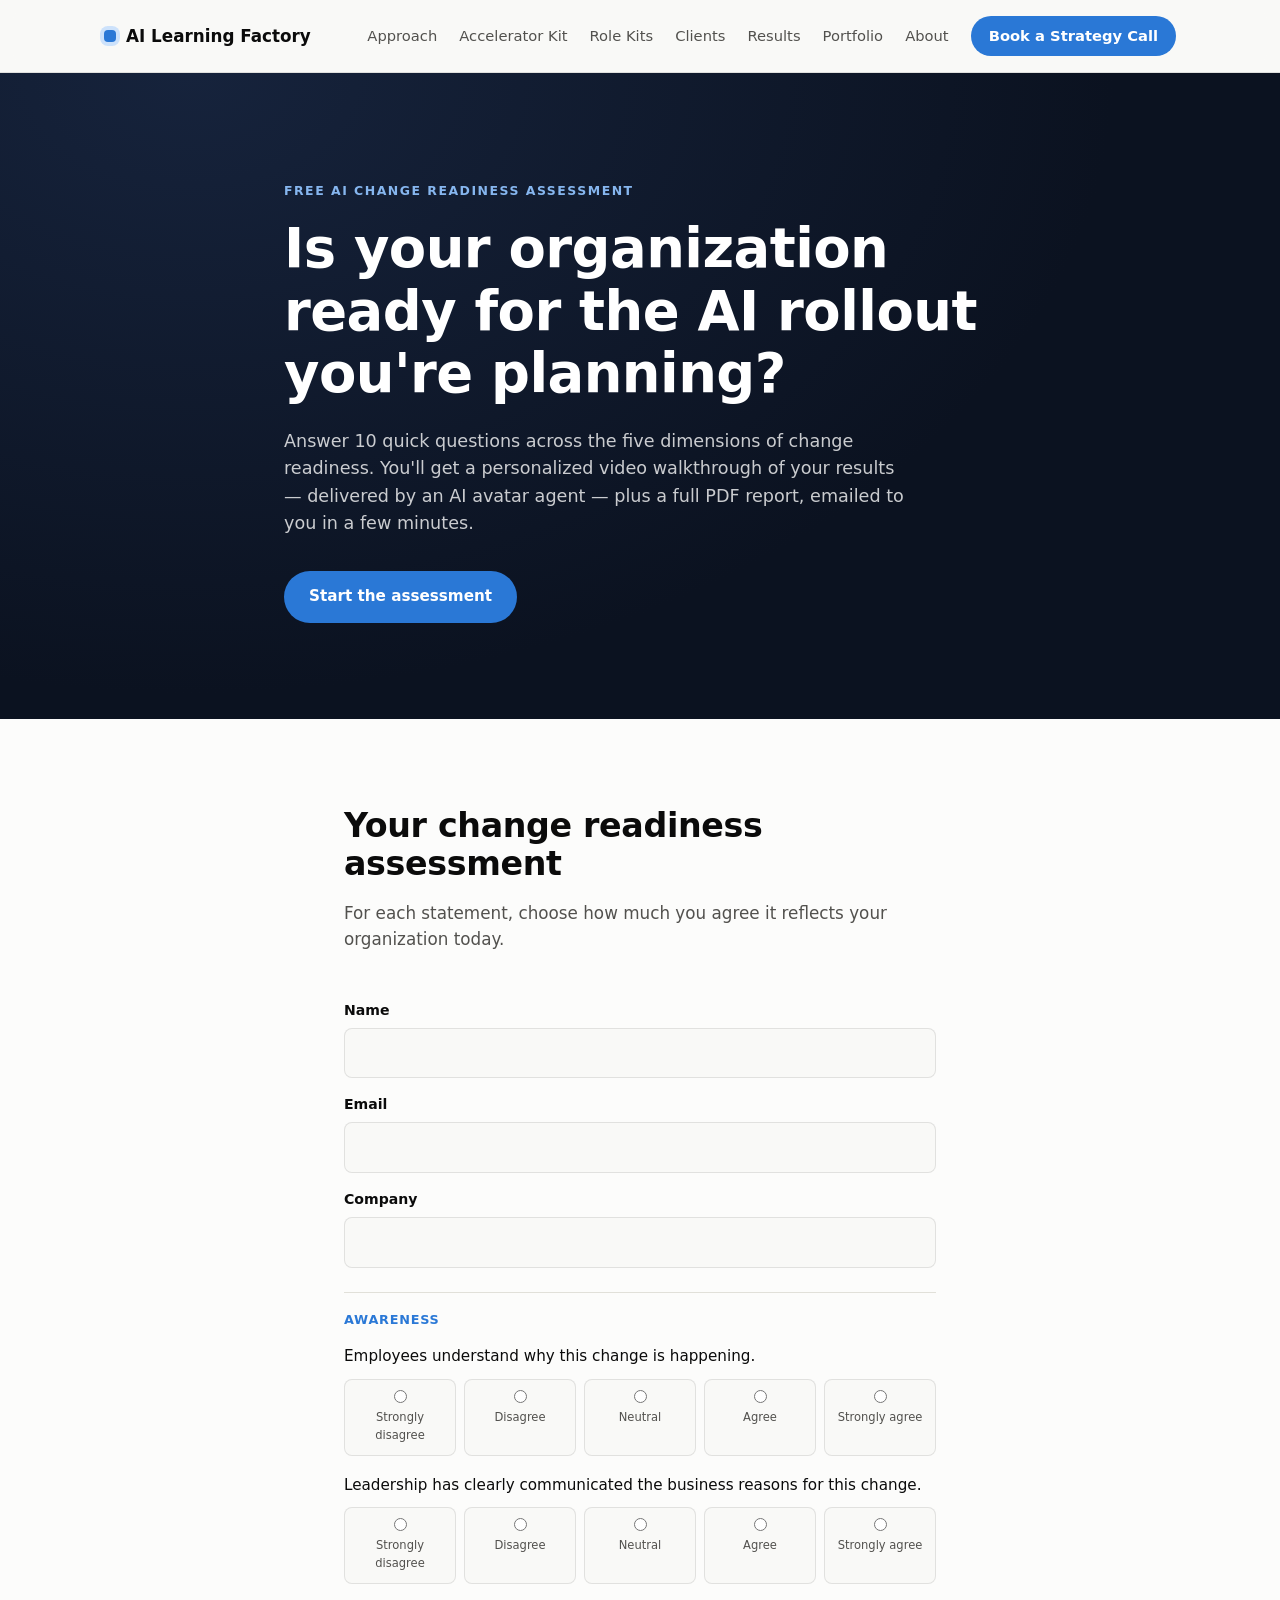
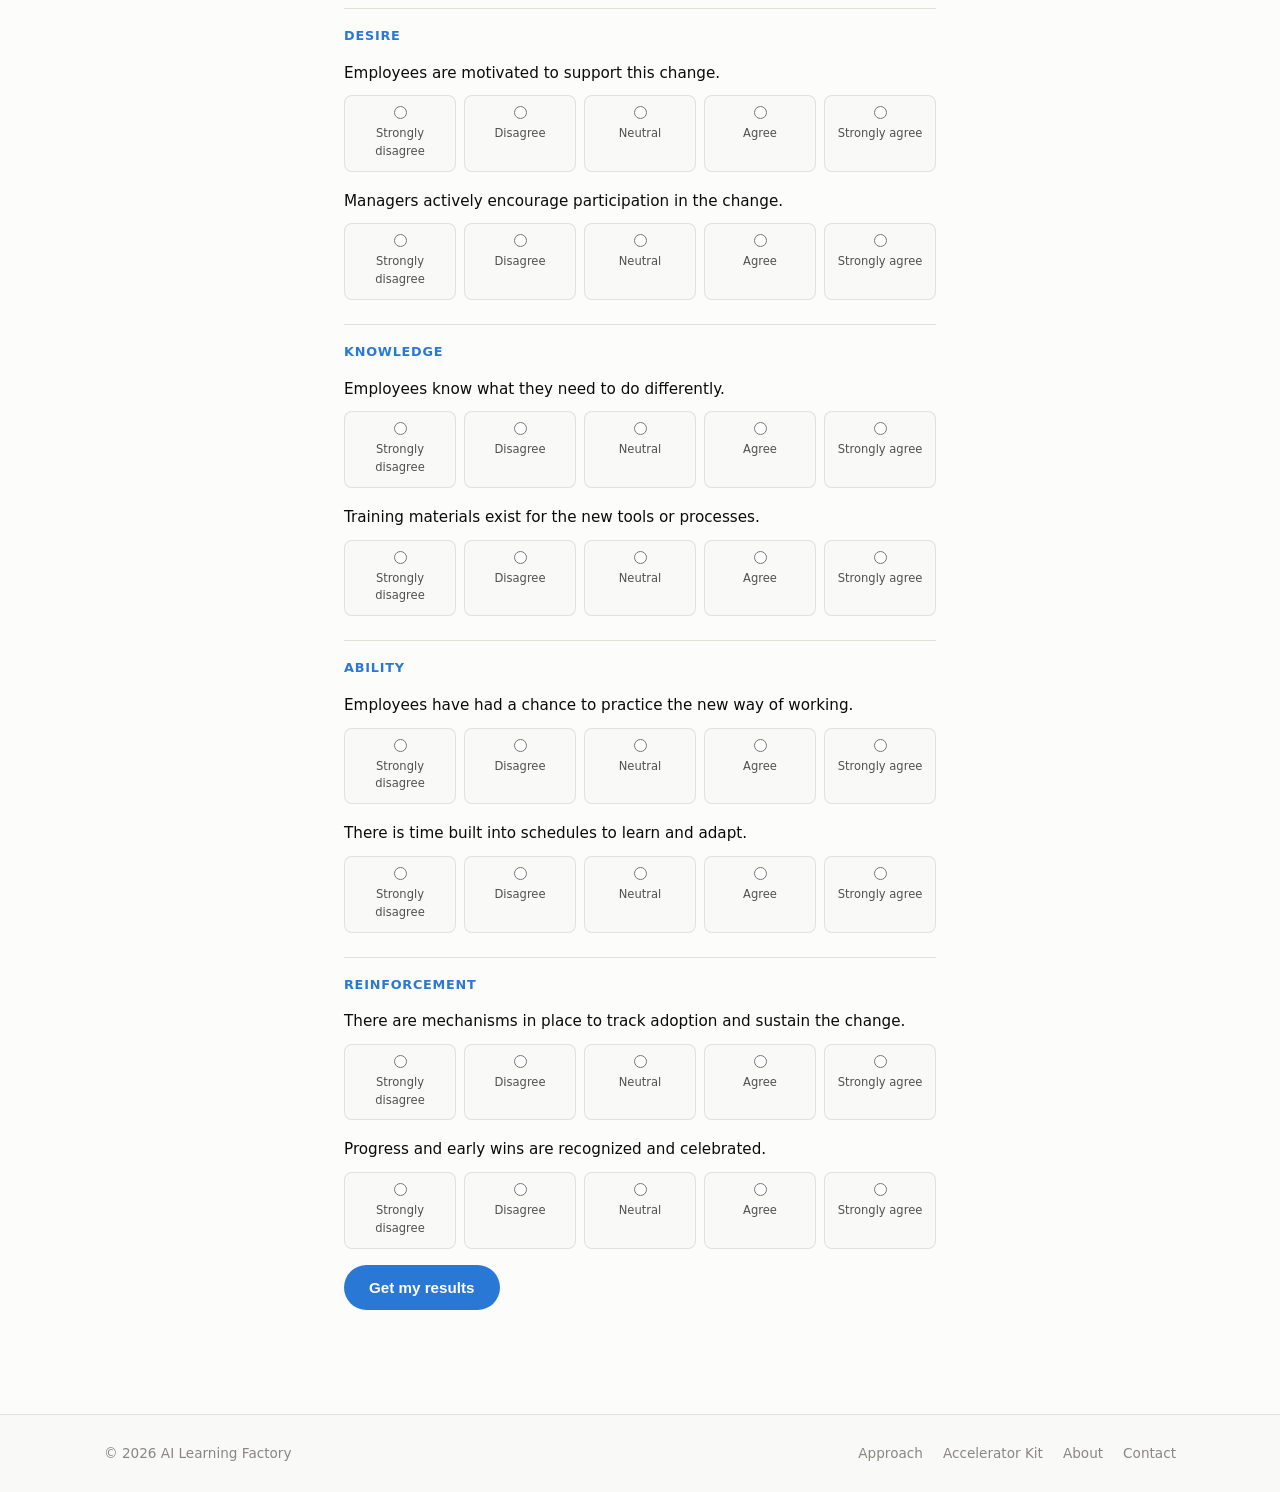
==== assessment.html @ b28330f8 "Initial commit: AI Learning Factory marketing site Static site with the Accelerator Kit catalog, PM " ====
<!DOCTYPE html>
<html lang="en">
<head>
<meta charset="UTF-8">
<meta name="viewport" content="width=device-width, initial-scale=1.0">
<title>Free AI Change Readiness Assessment — AI Learning Factory</title>
<meta name="description" content="Take a free 2-minute AI change readiness assessment and get a personalized video walkthrough of your results, plus a full PDF report.">
<link rel="stylesheet" href="styles.css">
</head>
<body>

<a class="skip-link" href="#main">Skip to content</a>

<header class="site-header" id="top">
  <div class="wrap header-inner">
    <a class="brand" href="index.html">
      <span class="brand-mark" aria-hidden="true"></span>
      <span class="brand-text">AI Learning Factory</span>
    </a>
    <nav class="site-nav" id="site-nav">
      <a href="index.html#approach">Approach</a>
      <a href="index.html#kit">Accelerator Kit</a>
      <a href="index.html#role-kits">Role Kits</a>
      <a href="index.html#clients">Clients</a>
      <a href="index.html#results">Results</a>
      <a href="index.html#portfolio">Portfolio</a>
      <a href="index.html#about">About</a>
      <a href="index.html#contact" class="nav-cta">Book a Strategy Call</a>
    </nav>
    <button class="nav-toggle" id="nav-toggle" aria-expanded="false" aria-controls="site-nav" aria-label="Toggle menu">
      <span></span><span></span><span></span>
    </button>
  </div>
</header>

<main id="main">

  <!-- HERO -->
  <section class="hero">
    <div class="wrap hero-inner">
      <p class="eyebrow">Free AI Change Readiness Assessment</p>
      <h1>Is your organization ready for the AI rollout you're planning?</h1>
      <p class="hero-sub">
        Answer 10 quick questions across the five dimensions of change readiness. You'll get a
        personalized video walkthrough of your results — delivered by an AI avatar agent — plus a
        full PDF report, emailed to you in a few minutes.
      </p>
      <div class="hero-actions">
        <a class="btn btn-primary" href="#assessment-form">Start the assessment</a>
      </div>
    </div>
  </section>

  <!-- FORM -->
  <section class="section section-contact" id="assessment-form">
    <div class="wrap contact-inner">
      <h2 class="reveal">Your change readiness assessment</h2>
      <p class="section-lead reveal">
        For each statement, choose how much you agree it reflects your organization today.
      </p>

      <!-- TODO: this form has no backend wired up yet — submitting won't send anything.
           Once the assessment pipeline is hosted, point "action" at that endpoint. -->
      <form class="contact-form reveal" id="assessment-form-el" action="#" method="POST">
        <div class="form-row">
          <label for="name">Name</label>
          <input type="text" id="name" name="name" required>
        </div>
        <div class="form-row">
          <label for="email">Email</label>
          <input type="email" id="email" name="email" required>
        </div>
        <div class="form-row">
          <label for="company">Company</label>
          <input type="text" id="company" name="company" required>
        </div>

        <div class="question-group">
          <h3 class="question-group-title">Awareness</h3>
          <div class="question">
            <p class="question-text">Employees understand why this change is happening.</p>
            <div class="likert" role="radiogroup" aria-label="Employees understand why this change is happening.">
              <label><input type="radio" name="q1" value="1" required><span>Strongly disagree</span></label>
              <label><input type="radio" name="q1" value="2"><span>Disagree</span></label>
              <label><input type="radio" name="q1" value="3"><span>Neutral</span></label>
              <label><input type="radio" name="q1" value="4"><span>Agree</span></label>
              <label><input type="radio" name="q1" value="5"><span>Strongly agree</span></label>
            </div>
          </div>
          <div class="question">
            <p class="question-text">Leadership has clearly communicated the business reasons for this change.</p>
            <div class="likert" role="radiogroup" aria-label="Leadership has clearly communicated the business reasons for this change.">
              <label><input type="radio" name="q2" value="1" required><span>Strongly disagree</span></label>
              <label><input type="radio" name="q2" value="2"><span>Disagree</span></label>
              <label><input type="radio" name="q2" value="3"><span>Neutral</span></label>
              <label><input type="radio" name="q2" value="4"><span>Agree</span></label>
              <label><input type="radio" name="q2" value="5"><span>Strongly agree</span></label>
            </div>
          </div>
        </div>

        <div class="question-group">
          <h3 class="question-group-title">Desire</h3>
          <div class="question">
            <p class="question-text">Employees are motivated to support this change.</p>
            <div class="likert" role="radiogroup" aria-label="Employees are motivated to support this change.">
              <label><input type="radio" name="q3" value="1" required><span>Strongly disagree</span></label>
              <label><input type="radio" name="q3" value="2"><span>Disagree</span></label>
              <label><input type="radio" name="q3" value="3"><span>Neutral</span></label>
              <label><input type="radio" name="q3" value="4"><span>Agree</span></label>
              <label><input type="radio" name="q3" value="5"><span>Strongly agree</span></label>
            </div>
          </div>
          <div class="question">
            <p class="question-text">Managers actively encourage participation in the change.</p>
            <div class="likert" role="radiogroup" aria-label="Managers actively encourage participation in the change.">
              <label><input type="radio" name="q4" value="1" required><span>Strongly disagree</span></label>
              <label><input type="radio" name="q4" value="2"><span>Disagree</span></label>
              <label><input type="radio" name="q4" value="3"><span>Neutral</span></label>
              <label><input type="radio" name="q4" value="4"><span>Agree</span></label>
              <label><input type="radio" name="q4" value="5"><span>Strongly agree</span></label>
            </div>
          </div>
        </div>

        <div class="question-group">
          <h3 class="question-group-title">Knowledge</h3>
          <div class="question">
            <p class="question-text">Employees know what they need to do differently.</p>
            <div class="likert" role="radiogroup" aria-label="Employees know what they need to do differently.">
              <label><input type="radio" name="q5" value="1" required><span>Strongly disagree</span></label>
              <label><input type="radio" name="q5" value="2"><span>Disagree</span></label>
              <label><input type="radio" name="q5" value="3"><span>Neutral</span></label>
              <label><input type="radio" name="q5" value="4"><span>Agree</span></label>
              <label><input type="radio" name="q5" value="5"><span>Strongly agree</span></label>
            </div>
          </div>
          <div class="question">
            <p class="question-text">Training materials exist for the new tools or processes.</p>
            <div class="likert" role="radiogroup" aria-label="Training materials exist for the new tools or processes.">
              <label><input type="radio" name="q6" value="1" required><span>Strongly disagree</span></label>
              <label><input type="radio" name="q6" value="2"><span>Disagree</span></label>
              <label><input type="radio" name="q6" value="3"><span>Neutral</span></label>
              <label><input type="radio" name="q6" value="4"><span>Agree</span></label>
              <label><input type="radio" name="q6" value="5"><span>Strongly agree</span></label>
            </div>
          </div>
        </div>

        <div class="question-group">
          <h3 class="question-group-title">Ability</h3>
          <div class="question">
            <p class="question-text">Employees have had a chance to practice the new way of working.</p>
            <div class="likert" role="radiogroup" aria-label="Employees have had a chance to practice the new way of working.">
              <label><input type="radio" name="q7" value="1" required><span>Strongly disagree</span></label>
              <label><input type="radio" name="q7" value="2"><span>Disagree</span></label>
              <label><input type="radio" name="q7" value="3"><span>Neutral</span></label>
              <label><input type="radio" name="q7" value="4"><span>Agree</span></label>
              <label><input type="radio" name="q7" value="5"><span>Strongly agree</span></label>
            </div>
          </div>
          <div class="question">
            <p class="question-text">There is time built into schedules to learn and adapt.</p>
            <div class="likert" role="radiogroup" aria-label="There is time built into schedules to learn and adapt.">
              <label><input type="radio" name="q8" value="1" required><span>Strongly disagree</span></label>
              <label><input type="radio" name="q8" value="2"><span>Disagree</span></label>
              <label><input type="radio" name="q8" value="3"><span>Neutral</span></label>
              <label><input type="radio" name="q8" value="4"><span>Agree</span></label>
              <label><input type="radio" name="q8" value="5"><span>Strongly agree</span></label>
            </div>
          </div>
        </div>

        <div class="question-group">
          <h3 class="question-group-title">Reinforcement</h3>
          <div class="question">
            <p class="question-text">There are mechanisms in place to track adoption and sustain the change.</p>
            <div class="likert" role="radiogroup" aria-label="There are mechanisms in place to track adoption and sustain the change.">
              <label><input type="radio" name="q9" value="1" required><span>Strongly disagree</span></label>
              <label><input type="radio" name="q9" value="2"><span>Disagree</span></label>
              <label><input type="radio" name="q9" value="3"><span>Neutral</span></label>
              <label><input type="radio" name="q9" value="4"><span>Agree</span></label>
              <label><input type="radio" name="q9" value="5"><span>Strongly agree</span></label>
            </div>
          </div>
          <div class="question">
            <p class="question-text">Progress and early wins are recognized and celebrated.</p>
            <div class="likert" role="radiogroup" aria-label="Progress and early wins are recognized and celebrated.">
              <label><input type="radio" name="q10" value="1" required><span>Strongly disagree</span></label>
              <label><input type="radio" name="q10" value="2"><span>Disagree</span></label>
              <label><input type="radio" name="q10" value="3"><span>Neutral</span></label>
              <label><input type="radio" name="q10" value="4"><span>Agree</span></label>
              <label><input type="radio" name="q10" value="5"><span>Strongly agree</span></label>
            </div>
          </div>
        </div>

        <button type="submit" class="btn btn-primary">Get my results</button>
        <p class="form-note" id="assessment-form-note"></p>
      </form>
    </div>
  </section>

</main>

<footer class="site-footer">
  <div class="wrap footer-inner">
    <span>&copy; <span id="year"></span> AI Learning Factory</span>
    <nav class="footer-nav">
      <a href="index.html#approach">Approach</a>
      <a href="index.html#kit">Accelerator Kit</a>
      <a href="index.html#about">About</a>
      <a href="index.html#contact">Contact</a>
    </nav>
  </div>
</footer>

<script src="script.js"></script>
<script>
  document.getElementById('assessment-form-el').addEventListener('submit', function (event) {
    event.preventDefault();
    var note = document.getElementById('assessment-form-note');
    note.style.color = 'var(--text-muted)';
    note.textContent = 'This assessment isn\'t connected to a live backend yet — the form works, but submitting won\'t send anything until that\'s built.';
  });
</script>
</body>
</html>
---- styles.css ----
/* ---------- Design tokens ---------- */
:root {
  --surface-1:      #fcfcfb;
  --page-plane:      #f9f9f7;
  --text-primary:    #0b0b0b;
  --text-secondary:  #52514e;
  --text-muted:      #898781;
  --gridline:        #e1e0d9;
  --border:          rgba(11,11,11,0.10);
  --accent:          #2a78d6;
  --accent-ink:      #ffffff;
  --accent-wash:     #cde2fb;
  --success:         #006300;

  --ink-900:         #0b1220;
  --ink-800:         #10192c;
  --ink-700:         #16233c;

  --radius-sm: 8px;
  --radius-md: 14px;
  --radius-lg: 22px;
  --shadow-card: 0 1px 2px rgba(11,11,11,0.04), 0 8px 24px -12px rgba(11,11,11,0.12);
  --font-sans: system-ui, -apple-system, "Segoe UI", sans-serif;
  --max-width: 1120px;
}

@media (prefers-color-scheme: dark) {
  :root {
    --surface-1:      #1a1a19;
    --page-plane:      #0d0d0d;
    --text-primary:    #ffffff;
    --text-secondary:  #c3c2b7;
    --text-muted:      #898781;
    --gridline:        #2c2c2a;
    --border:          rgba(255,255,255,0.10);
    --accent:          #3987e5;
    --accent-ink:      #ffffff;
    --accent-wash:     #17304f;
    --success:         #0ca30c;

    --ink-900:         #05070c;
    --ink-800:         #090d16;
    --ink-700:         #0d1526;
    --shadow-card: 0 1px 2px rgba(0,0,0,0.4), 0 8px 24px -12px rgba(0,0,0,0.6);
  }
}

/* ---------- Reset ---------- */
* { box-sizing: border-box; }
html { scroll-behavior: smooth; }
body {
  margin: 0;
  font-family: var(--font-sans);
  background: var(--page-plane);
  color: var(--text-primary);
  line-height: 1.55;
  -webkit-font-smoothing: antialiased;
}
img { max-width: 100%; display: block; }
a { color: inherit; }
h1, h2, h3, h4 { line-height: 1.15; margin: 0 0 0.5em; font-weight: 650; letter-spacing: -0.01em; }
p { margin: 0 0 1em; color: var(--text-secondary); }
ul { margin: 0; padding: 0; list-style: none; }

.wrap {
  max-width: var(--max-width);
  margin: 0 auto;
  padding: 0 24px;
}

.skip-link {
  position: absolute;
  left: -999px;
  top: 0;
  background: var(--accent);
  color: var(--accent-ink);
  padding: 10px 16px;
  border-radius: 0 0 8px 0;
  z-index: 100;
}
.skip-link:focus { left: 0; }

/* ---------- Buttons ---------- */
.btn {
  display: inline-flex;
  align-items: center;
  justify-content: center;
  padding: 13px 24px;
  border-radius: 999px;
  font-weight: 600;
  font-size: 0.95rem;
  text-decoration: none;
  border: 1px solid transparent;
  cursor: pointer;
  transition: transform 0.15s ease, background 0.15s ease, border-color 0.15s ease;
}
.btn:hover { transform: translateY(-1px); }
.btn-primary {
  background: var(--accent);
  color: #ffffff;
}
.btn-primary:hover { background: #1c5cab; }
.btn-ghost {
  background: transparent;
  border-color: var(--border);
  color: var(--text-primary);
}
.btn-ghost:hover { border-color: var(--accent); }

/* ---------- Header ---------- */
.site-header {
  position: sticky;
  top: 0;
  z-index: 50;
  background: color-mix(in srgb, var(--page-plane) 82%, transparent);
  backdrop-filter: blur(10px);
  border-bottom: 1px solid var(--border);
}
.header-inner {
  display: flex;
  align-items: center;
  justify-content: space-between;
  height: 72px;
}
.brand {
  display: flex;
  align-items: center;
  gap: 10px;
  text-decoration: none;
  font-weight: 700;
  font-size: 1.05rem;
  color: var(--text-primary);
}
.brand-mark {
  width: 12px;
  height: 12px;
  border-radius: 4px;
  background: var(--accent);
  box-shadow: 0 0 0 4px var(--accent-wash);
}
.site-nav {
  display: flex;
  align-items: center;
  gap: 22px;
  font-size: 0.92rem;
  font-weight: 500;
}
.site-nav a { text-decoration: none; color: var(--text-secondary); }
.site-nav a:hover { color: var(--text-primary); }
.nav-cta {
  background: var(--accent);
  color: #fff !important;
  padding: 9px 18px;
  border-radius: 999px;
  font-weight: 600;
}
.nav-cta:hover { background: #1c5cab; }

.nav-toggle {
  display: none;
  flex-direction: column;
  gap: 5px;
  background: none;
  border: 0;
  cursor: pointer;
  padding: 8px;
}
.nav-toggle span {
  width: 22px;
  height: 2px;
  background: var(--text-primary);
}

/* ---------- Hero ---------- */
.hero {
  background: radial-gradient(120% 160% at 15% 0%, var(--ink-700) 0%, var(--ink-900) 60%);
  color: #fff;
  padding: 108px 0 96px;
}
.hero-inner { max-width: 760px; }
.eyebrow {
  text-transform: uppercase;
  letter-spacing: 0.12em;
  font-size: 0.78rem;
  font-weight: 700;
  color: #86b6ef;
  margin-bottom: 18px;
}
.hero h1 {
  font-size: clamp(2.1rem, 4.4vw, 3.4rem);
  color: #fff;
  margin-bottom: 22px;
}
.hero-sub {
  font-size: 1.1rem;
  color: rgba(255,255,255,0.78);
  max-width: 620px;
  margin-bottom: 34px;
}
.hero-actions { display: flex; gap: 14px; flex-wrap: wrap; }
.hero .btn-ghost { color: #fff; border-color: rgba(255,255,255,0.25); }
.hero .btn-ghost:hover { border-color: #fff; }

/* ---------- Sections ---------- */
.section { padding: 88px 0; }
.section-alt { background: var(--surface-1); }
h2 { font-size: clamp(1.6rem, 2.6vw, 2.15rem); }
.section-lead {
  max-width: 620px;
  font-size: 1.05rem;
  margin-bottom: 48px;
}

/* ---------- Stats ---------- */
.stats-section { padding-top: 64px; }
.stat-grid {
  display: grid;
  grid-template-columns: repeat(3, 1fr);
  gap: 20px;
  margin-top: 8px;
}
.stat-tile {
  background: var(--surface-1);
  border: 1px solid var(--border);
  border-radius: var(--radius-lg);
  padding: 28px 24px;
  box-shadow: var(--shadow-card);
  display: flex;
  flex-direction: column;
  gap: 8px;
}
.stat-tile--accent { border-color: var(--accent); }
.stat-value {
  font-size: 2.6rem;
  font-weight: 700;
  color: var(--text-primary);
  font-variant-numeric: proportional-nums;
}
.stat-tile--accent .stat-value { color: var(--accent); }
.stat-label { color: var(--text-secondary); font-size: 0.95rem; }
.stat-source {
  margin-top: auto;
  font-size: 0.78rem;
  color: var(--text-muted);
  text-transform: uppercase;
  letter-spacing: 0.04em;
}
.stats-footnote {
  font-size: 0.82rem;
  color: var(--text-muted);
  margin: 20px 0 0;
}

/* ---------- Pillars ---------- */
.pillar-grid {
  display: grid;
  grid-template-columns: repeat(3, 1fr);
  gap: 24px;
}
.pillar-card {
  background: var(--surface-1);
  border: 1px solid var(--border);
  border-radius: var(--radius-lg);
  padding: 30px 26px;
  box-shadow: var(--shadow-card);
}
.pillar-index {
  display: inline-block;
  font-size: 0.85rem;
  font-weight: 700;
  color: var(--accent);
  margin-bottom: 14px;
}
.pillar-card h3 { font-size: 1.15rem; margin-bottom: 10px; }
.pillar-card p { margin: 0; font-size: 0.95rem; }

/* ---------- Results / case study ---------- */
.case-study {
  border: 1px solid var(--border);
  border-radius: var(--radius-lg);
  background: var(--surface-1);
  box-shadow: var(--shadow-card);
  padding: 36px 32px;
}
.case-study-head {
  display: flex;
  align-items: baseline;
  justify-content: space-between;
  flex-wrap: wrap;
  gap: 10px;
  margin-bottom: 28px;
}
.case-study-client { font-size: 1.3rem; font-weight: 700; }
.case-study-tag {
  font-size: 0.76rem;
  font-weight: 700;
  text-transform: uppercase;
  letter-spacing: 0.06em;
  color: var(--accent);
  background: var(--accent-wash);
  padding: 6px 14px;
  border-radius: 999px;
}
.case-study-stats {
  grid-template-columns: repeat(4, 1fr);
  margin-bottom: 32px;
}
.stat-delta {
  font-size: 0.82rem;
  font-weight: 600;
  color: var(--success);
}
.case-study-scope h4 {
  font-size: 0.82rem;
  text-transform: uppercase;
  letter-spacing: 0.05em;
  color: var(--text-muted);
  margin-bottom: 14px;
}
.case-study-scope ul { display: flex; flex-direction: column; gap: 10px; }
.case-study-scope li {
  position: relative;
  padding-left: 20px;
  font-size: 0.95rem;
  color: var(--text-secondary);
}
.case-study-scope li::before {
  content: "";
  position: absolute;
  left: 0;
  top: 9px;
  width: 6px;
  height: 6px;
  border-radius: 50%;
  background: var(--accent);
}

/* ---------- Clients ---------- */
.client-card-grid {
  display: grid;
  grid-template-columns: repeat(3, 1fr);
  gap: 20px;
}
.client-card {
  padding: 26px 24px;
  border-radius: var(--radius-lg);
  border: 1px solid var(--border);
  background: var(--surface-1);
  box-shadow: var(--shadow-card);
}
.client-logo-slot {
  height: 40px;
  display: flex;
  align-items: center;
  font-size: 1.1rem;
  font-weight: 700;
  color: var(--text-primary);
  margin-bottom: 16px;
}
.client-logo-slot img {
  max-height: 100%;
  max-width: 100%;
  object-fit: contain;
}
.client-blurb-type {
  font-size: 0.8rem;
  font-weight: 600;
  text-transform: uppercase;
  letter-spacing: 0.04em;
  color: var(--text-muted);
  margin: 0 0 10px;
}
.client-blurb-usecase {
  font-size: 0.93rem;
  margin: 0;
}

/* ---------- Portfolio ---------- */
.portfolio-group + .portfolio-group { margin-top: 40px; }
.portfolio-group-title {
  font-size: 0.8rem;
  font-weight: 700;
  text-transform: uppercase;
  letter-spacing: 0.06em;
  color: var(--accent);
  margin-bottom: 16px;
}
.portfolio-grid {
  display: grid;
  grid-template-columns: repeat(2, 1fr);
  gap: 20px;
}
.portfolio-card {
  display: block;
  text-decoration: none;
  border: 1px solid var(--border);
  border-radius: var(--radius-md);
  overflow: hidden;
  background: var(--surface-1);
  box-shadow: var(--shadow-card);
  transition: transform 0.15s ease;
}
.portfolio-card:hover { transform: translateY(-3px); }
.portfolio-thumb {
  aspect-ratio: 16 / 9;
  background: linear-gradient(135deg, var(--ink-800), var(--ink-700));
  display: flex;
  align-items: center;
  justify-content: center;
}
.portfolio-play {
  width: 52px;
  height: 52px;
  border-radius: 50%;
  background: rgba(255,255,255,0.14);
  color: #fff;
  display: flex;
  align-items: center;
  justify-content: center;
  font-size: 0.9rem;
  padding-left: 3px;
}
.portfolio-body { padding: 18px 20px; }
.portfolio-body h4 { font-size: 1rem; margin: 0 0 6px; color: var(--text-primary); }
.portfolio-body p { margin: 0; font-size: 0.88rem; }
.portfolio-cta { margin-top: 24px; }
.portfolio-cta a { color: var(--accent); font-weight: 600; text-decoration: none; }
.portfolio-cta a:hover { text-decoration: underline; }

/* ---------- Accelerator Kit ---------- */
.kit-grid {
  display: grid;
  grid-template-columns: repeat(4, 1fr);
  gap: 20px;
}
.kit-card {
  display: flex;
  flex-direction: column;
  background: var(--surface-1);
  border: 1px solid var(--border);
  border-radius: var(--radius-lg);
  padding: 26px 22px;
  box-shadow: var(--shadow-card);
}
.kit-index {
  display: inline-block;
  font-size: 0.85rem;
  font-weight: 700;
  color: var(--accent);
  margin-bottom: 12px;
}
.kit-card h3 { font-size: 1.1rem; margin-bottom: 8px; }
.kit-card p { font-size: 0.9rem; margin: 0 0 16px; }
.kit-features {
  display: flex;
  flex-direction: column;
  gap: 9px;
  margin-top: auto;
}
.kit-features li {
  position: relative;
  padding-left: 18px;
  font-size: 0.85rem;
  color: var(--text-secondary);
}
.kit-features li::before {
  content: "";
  position: absolute;
  left: 0;
  top: 7px;
  width: 6px;
  height: 6px;
  border-radius: 50%;
  background: var(--accent);
}
.kit-cta { margin-top: 32px; }

.role-grid {
  display: grid;
  grid-template-columns: repeat(3, 1fr);
  gap: 20px;
}

/* ---------- Role picker ---------- */
.role-picker {
  max-width: 420px;
  display: flex;
  flex-direction: column;
  gap: 10px;
}
.role-picker label { font-size: 0.88rem; font-weight: 600; color: var(--text-primary); }
.role-picker select {
  font: inherit;
  padding: 12px 14px;
  border-radius: var(--radius-sm);
  border: 1px solid var(--border);
  background: var(--page-plane);
  color: var(--text-primary);
}
.role-picker select:focus {
  outline: 2px solid var(--accent);
  outline-offset: 1px;
}
.role-note {
  font-size: 0.9rem;
  color: var(--text-secondary);
  margin: 0;
  min-height: 1.3em;
}
.role-note a { color: var(--accent); font-weight: 600; text-decoration: none; }
.role-note a:hover { text-decoration: underline; }

/* ---------- Why ---------- */
.why-grid {
  display: grid;
  grid-template-columns: 1.1fr 0.9fr;
  gap: 56px;
  align-items: start;
}
.why-list { display: flex; flex-direction: column; gap: 14px; }
.why-item {
  padding: 20px 22px;
  border-radius: var(--radius-md);
  border: 1px solid var(--border);
  background: var(--surface-1);
}
.why-item h4 { margin: 0 0 6px; font-size: 0.95rem; color: var(--text-muted); }
.why-item p { margin: 0; font-size: 0.92rem; }
.why-item--accent {
  border-color: var(--accent);
  background: var(--accent-wash);
}
.why-item--accent h4 { color: var(--accent); }
.why-item--accent p { color: var(--text-primary); }

/* ---------- About ---------- */
.about-grid {
  display: grid;
  grid-template-columns: 1.2fr 0.8fr;
  gap: 56px;
  align-items: start;
}
.placeholder-copy {
  padding: 16px 18px;
  border: 1px dashed var(--border);
  border-radius: var(--radius-sm);
  background: var(--surface-1);
  font-size: 0.93rem;
  color: var(--text-muted);
  font-style: italic;
}
.about-cred ul { display: flex; flex-direction: column; gap: 12px; }
.about-cred li {
  padding-left: 22px;
  position: relative;
  font-size: 0.93rem;
  color: var(--text-secondary);
}
.about-cred li::before {
  content: "";
  position: absolute;
  left: 0;
  top: 8px;
  width: 8px;
  height: 8px;
  border-radius: 2px;
  background: var(--accent);
}

/* ---------- Assessment questions ---------- */
.question-group {
  border-top: 1px solid var(--gridline);
  padding-top: 20px;
  margin-top: 8px;
  display: flex;
  flex-direction: column;
  gap: 18px;
}
.question-group-title {
  font-size: 0.8rem;
  font-weight: 700;
  text-transform: uppercase;
  letter-spacing: 0.06em;
  color: var(--accent);
  margin: 0;
}
.question-text {
  font-size: 0.95rem;
  color: var(--text-primary);
  margin: 0 0 10px;
}
.likert {
  display: grid;
  grid-template-columns: repeat(5, 1fr);
  gap: 8px;
}
.likert label {
  display: flex;
  flex-direction: column;
  align-items: center;
  gap: 6px;
  padding: 10px 6px;
  border-radius: var(--radius-sm);
  border: 1px solid var(--border);
  background: var(--page-plane);
  font-size: 0.72rem;
  text-align: center;
  color: var(--text-secondary);
  cursor: pointer;
}
.likert input {
  margin: 0;
}
.likert label:has(input:checked) {
  border-color: var(--accent);
  background: var(--accent-wash);
  color: var(--text-primary);
}

/* ---------- Contact ---------- */
.section-contact { background: var(--surface-1); }
.contact-inner { max-width: 640px; }
.contact-form {
  display: flex;
  flex-direction: column;
  gap: 16px;
  margin-top: 8px;
}
.form-row { display: flex; flex-direction: column; gap: 6px; }
.form-row label { font-size: 0.88rem; font-weight: 600; color: var(--text-primary); }
.form-row input,
.form-row textarea {
  font: inherit;
  padding: 12px 14px;
  border-radius: var(--radius-sm);
  border: 1px solid var(--border);
  background: var(--page-plane);
  color: var(--text-primary);
  resize: vertical;
}
.form-row input:focus,
.form-row textarea:focus {
  outline: 2px solid var(--accent);
  outline-offset: 1px;
}
.contact-form .btn { align-self: flex-start; }
.form-note { font-size: 0.85rem; color: var(--success); margin: 0; }
.contact-direct { margin-top: 28px; font-size: 0.95rem; }
.contact-direct a { color: var(--accent); font-weight: 600; text-decoration: none; }
.contact-direct a:hover { text-decoration: underline; }

/* ---------- Footer ---------- */
.site-footer {
  border-top: 1px solid var(--border);
  padding: 28px 0;
}
.footer-inner {
  display: flex;
  align-items: center;
  justify-content: space-between;
  flex-wrap: wrap;
  gap: 12px;
  font-size: 0.85rem;
  color: var(--text-muted);
}
.footer-nav { display: flex; gap: 20px; }
.footer-nav a { text-decoration: none; color: var(--text-muted); }
.footer-nav a:hover { color: var(--text-primary); }

/* ---------- Kit builder ---------- */
.builder-grid {
  display: grid;
  grid-template-columns: 1fr 1fr;
  gap: 24px;
  align-items: stretch;
}
.builder-panel {
  display: flex;
  flex-direction: column;
  background: var(--surface-1);
  border: 1px solid var(--border);
  border-radius: var(--radius-lg);
  padding: 28px 26px;
  box-shadow: var(--shadow-card);
}
.builder-panel h3 { font-size: 1.15rem; margin-bottom: 8px; }
.builder-panel p { font-size: 0.93rem; }
.builder-panel .btn { margin-top: auto; align-self: flex-start; }
.builder-eyebrow {
  font-size: 0.76rem;
  font-weight: 700;
  text-transform: uppercase;
  letter-spacing: 0.06em;
  color: var(--accent);
  margin-bottom: 10px;
}
.agent-embed-slot {
  border: 1px dashed var(--border);
  border-radius: var(--radius-md);
  padding: 24px;
  text-align: center;
  color: var(--text-muted);
  font-size: 0.9rem;
  background: var(--page-plane);
  margin: 16px 0;
}
.builder-summary {
  border-radius: var(--radius-md);
  border: 1px solid var(--accent);
  background: var(--accent-wash);
  padding: 18px 20px;
  margin: 16px 0;
  display: none;
}
.builder-summary.is-visible { display: block; }
.builder-summary h4 { margin: 0 0 10px; font-size: 0.9rem; color: var(--text-primary); }
.builder-summary dl { margin: 0; display: grid; grid-template-columns: auto 1fr; gap: 4px 12px; font-size: 0.88rem; }
.builder-summary dt { color: var(--text-primary); opacity: 0.7; }
.builder-summary dd { margin: 0; color: var(--text-primary); font-weight: 600; }
.logo-upload-row { display: flex; align-items: center; gap: 14px; margin: 16px 0; }
.logo-upload-row input[type="file"] { font-size: 0.85rem; }
.logo-preview {
  height: 40px;
  max-width: 140px;
  border-radius: var(--radius-sm);
  border: 1px solid var(--border);
  display: none;
  object-fit: contain;
  background: #fff;
  padding: 4px;
}
.logo-preview.is-visible { display: inline-block; }
.builder-download-note { font-size: 0.85rem; color: var(--text-muted); margin-top: 8px; }

@media (max-width: 880px) {
  .builder-grid { grid-template-columns: 1fr; }
}

/* ---------- Reveal animation ---------- */
.reveal {
  opacity: 0;
  transform: translateY(14px);
  transition: opacity 0.6s ease, transform 0.6s ease;
}
.reveal.is-visible { opacity: 1; transform: none; }
@media (prefers-reduced-motion: reduce) {
  .reveal { opacity: 1; transform: none; transition: none; }
  html { scroll-behavior: auto; }
}

/* ---------- Responsive ---------- */
@media (max-width: 900px) {
  .stat-grid { grid-template-columns: 1fr; }
  .pillar-grid { grid-template-columns: 1fr; }
  .client-card-grid { grid-template-columns: 1fr 1fr; }
  .kit-grid { grid-template-columns: 1fr 1fr; }
  .role-grid { grid-template-columns: 1fr 1fr; }
  .portfolio-grid { grid-template-columns: 1fr 1fr; }
  .why-grid, .about-grid { grid-template-columns: 1fr; gap: 32px; }
  .case-study-stats { grid-template-columns: 1fr 1fr; }
}

@media (max-width: 560px) {
  .portfolio-grid { grid-template-columns: 1fr; }
  .kit-grid { grid-template-columns: 1fr; }
  .role-grid { grid-template-columns: 1fr; }
  .case-study-stats { grid-template-columns: 1fr; }
  .case-study { padding: 28px 22px; }
  .likert { grid-template-columns: repeat(5, 1fr); font-size: 0.6rem; }
}

@media (max-width: 880px) {
  .site-nav {
    position: absolute;
    top: 72px;
    left: 0;
    right: 0;
    background: var(--surface-1);
    border-bottom: 1px solid var(--border);
    flex-direction: column;
    align-items: flex-start;
    padding: 20px 24px 28px;
    gap: 18px;
    display: none;
  }
  .site-nav.is-open { display: flex; }
  .nav-cta { align-self: flex-start; }
  .nav-toggle { display: flex; }
  .hero { padding: 88px 0 72px; }
}
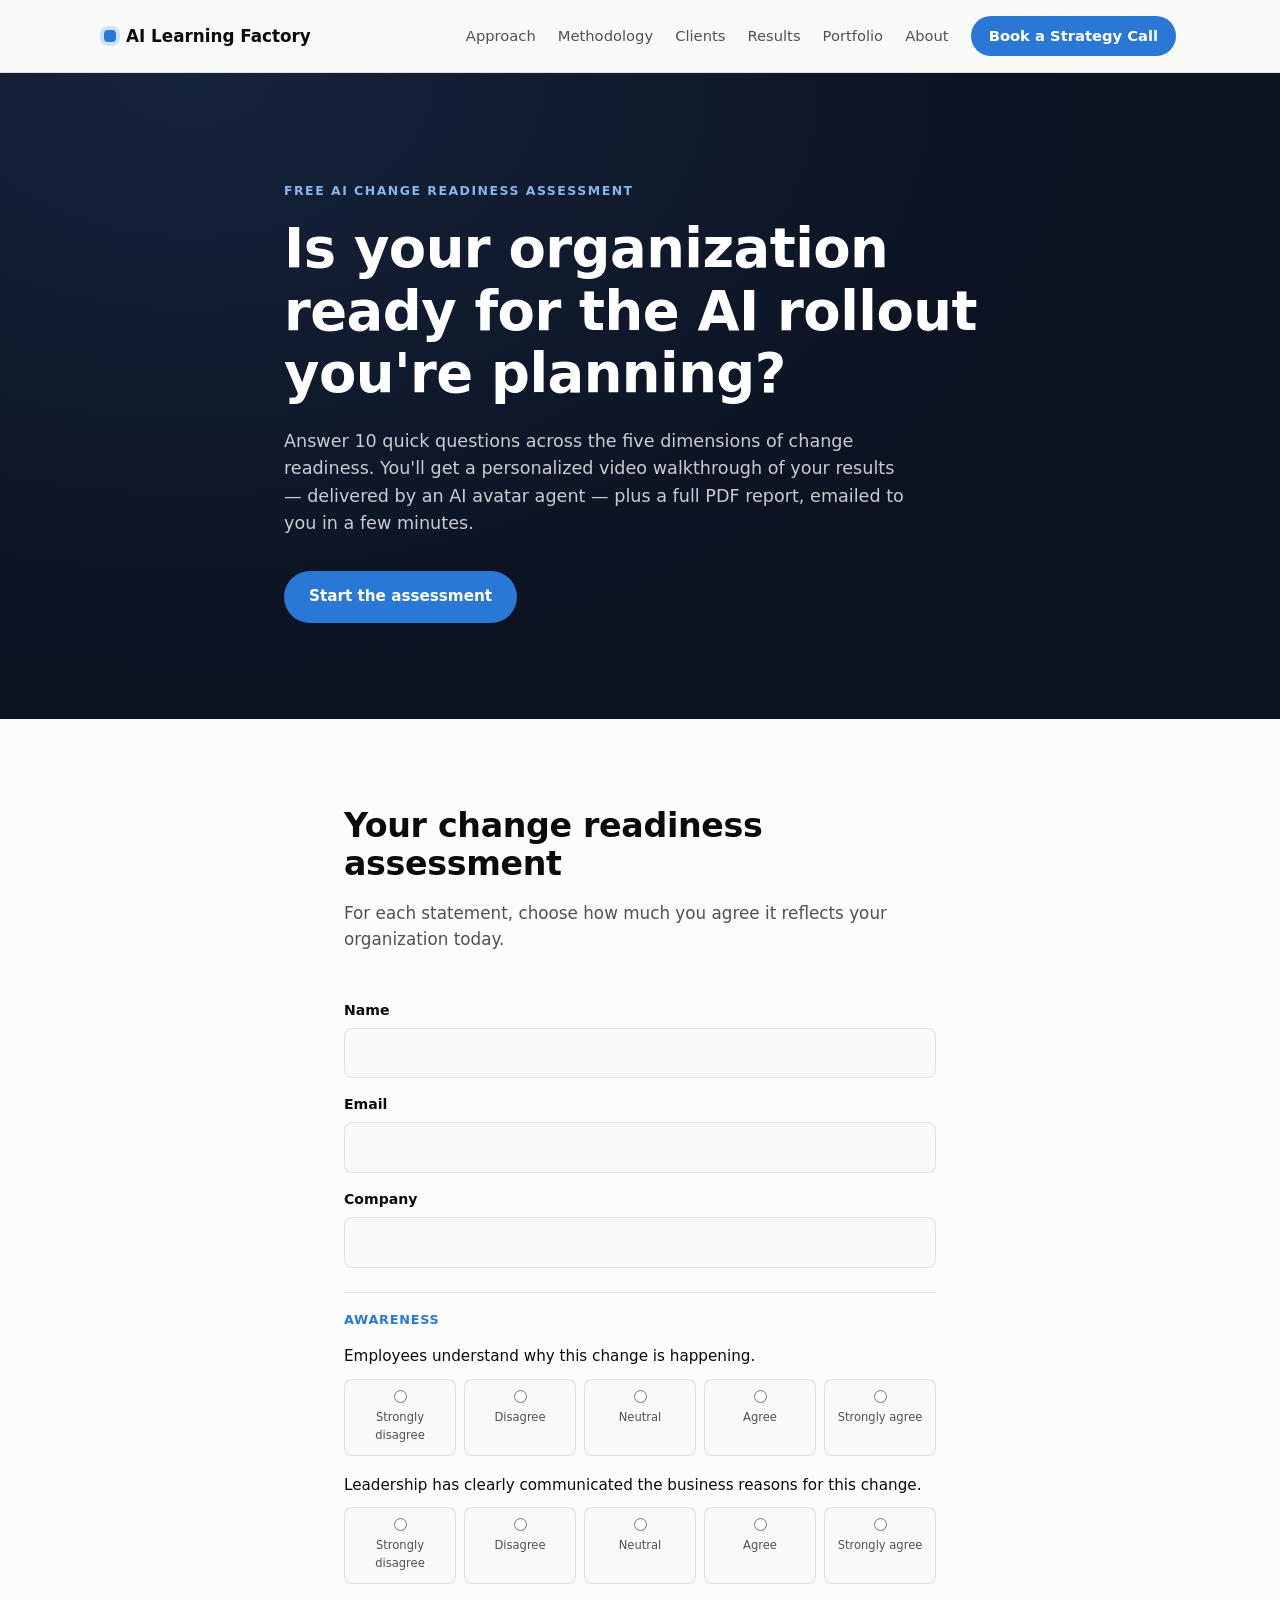
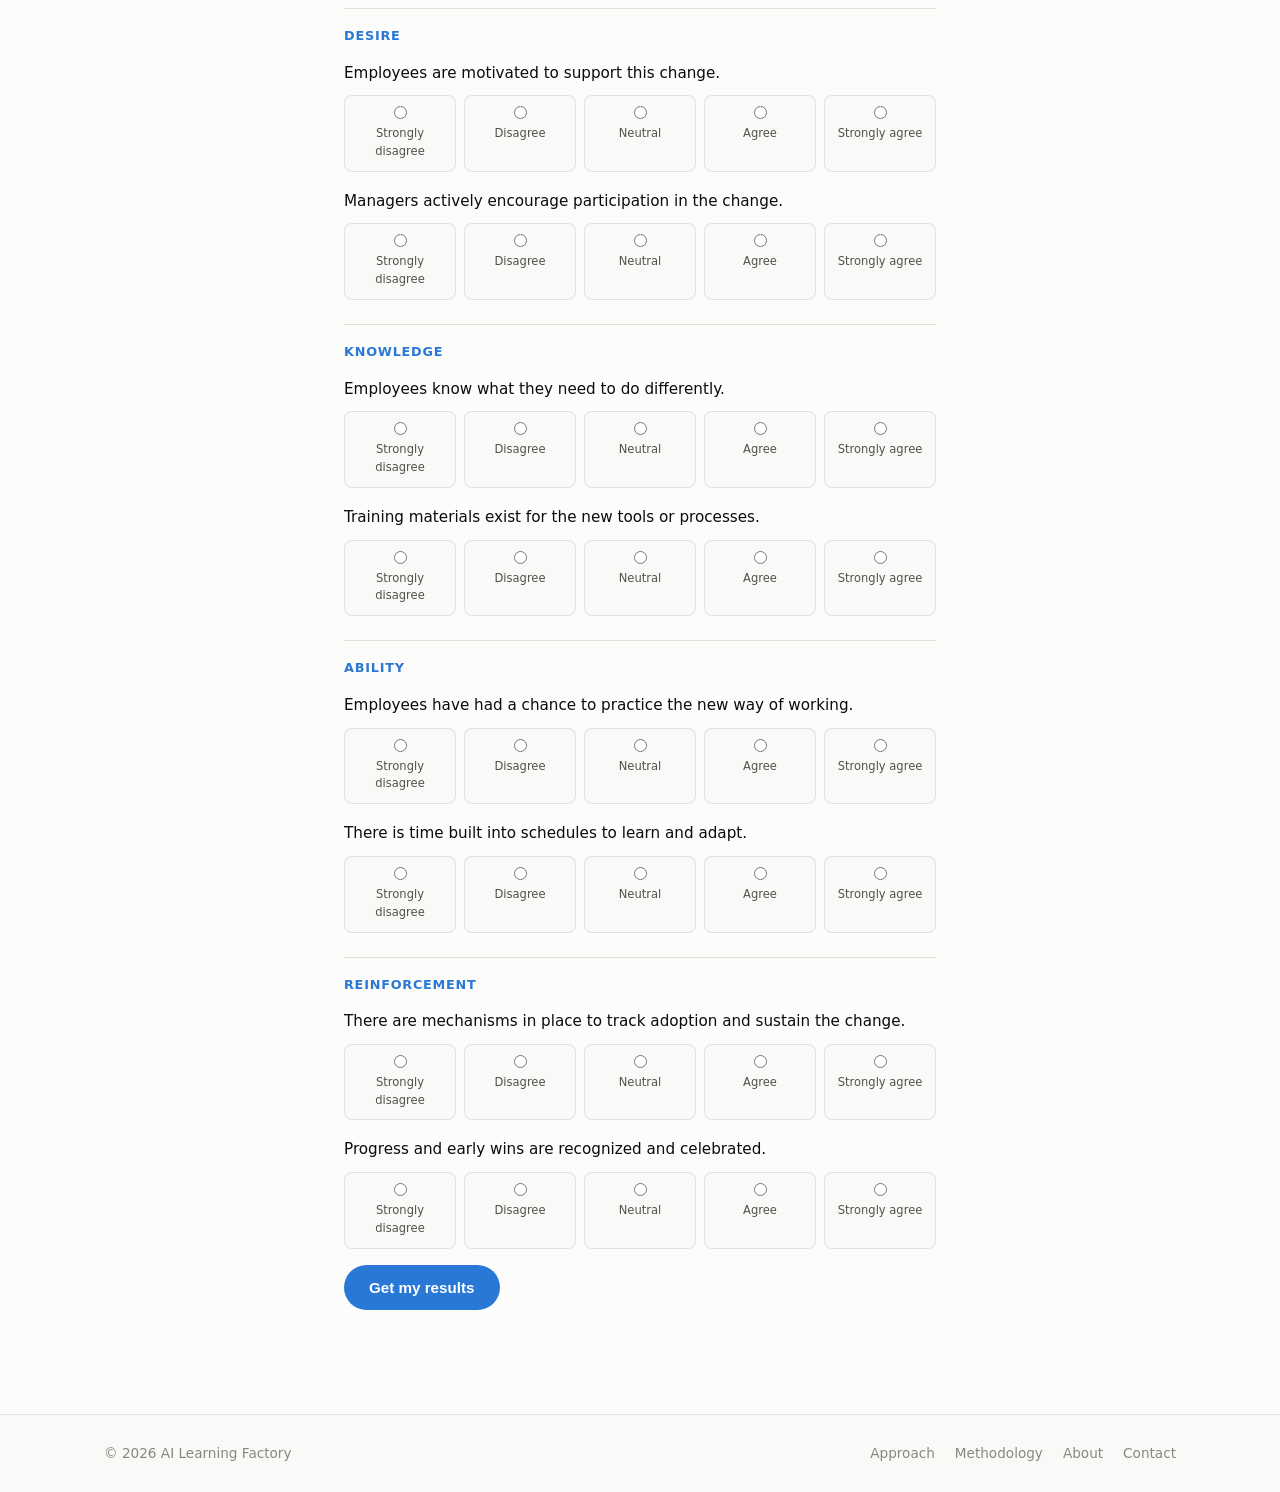
==== commit fa2f99db: "Reposition around a problem-first methodology; fix YouTube handle - Fix YouTube portfolio links: @dr" ====
--- a/assessment.html
+++ b/assessment.html
@@ -19,8 +19,7 @@
     </a>
     <nav class="site-nav" id="site-nav">
       <a href="index.html#approach">Approach</a>
-      <a href="index.html#kit">Accelerator Kit</a>
-      <a href="index.html#role-kits">Role Kits</a>
+      <a href="index.html#methodology">Methodology</a>
       <a href="index.html#clients">Clients</a>
       <a href="index.html#results">Results</a>
       <a href="index.html#portfolio">Portfolio</a>
@@ -208,7 +207,7 @@
     <span>&copy; <span id="year"></span> AI Learning Factory</span>
     <nav class="footer-nav">
       <a href="index.html#approach">Approach</a>
-      <a href="index.html#kit">Accelerator Kit</a>
+      <a href="index.html#methodology">Methodology</a>
       <a href="index.html#about">About</a>
       <a href="index.html#contact">Contact</a>
     </nav>
--- a/styles.css
+++ b/styles.css
@@ -427,7 +427,7 @@
 .portfolio-cta a { color: var(--accent); font-weight: 600; text-decoration: none; }
 .portfolio-cta a:hover { text-decoration: underline; }
 
-/* ---------- Accelerator Kit ---------- */
+/* ---------- Adoption Kit ---------- */
 .kit-grid {
   display: grid;
   grid-template-columns: repeat(4, 1fr);
@@ -474,41 +474,6 @@
   background: var(--accent);
 }
 .kit-cta { margin-top: 32px; }
-
-.role-grid {
-  display: grid;
-  grid-template-columns: repeat(3, 1fr);
-  gap: 20px;
-}
-
-/* ---------- Role picker ---------- */
-.role-picker {
-  max-width: 420px;
-  display: flex;
-  flex-direction: column;
-  gap: 10px;
-}
-.role-picker label { font-size: 0.88rem; font-weight: 600; color: var(--text-primary); }
-.role-picker select {
-  font: inherit;
-  padding: 12px 14px;
-  border-radius: var(--radius-sm);
-  border: 1px solid var(--border);
-  background: var(--page-plane);
-  color: var(--text-primary);
-}
-.role-picker select:focus {
-  outline: 2px solid var(--accent);
-  outline-offset: 1px;
-}
-.role-note {
-  font-size: 0.9rem;
-  color: var(--text-secondary);
-  margin: 0;
-  min-height: 1.3em;
-}
-.role-note a { color: var(--accent); font-weight: 600; text-decoration: none; }
-.role-note a:hover { text-decoration: underline; }
 
 /* ---------- Why ---------- */
 .why-grid {
@@ -754,7 +719,6 @@
   .pillar-grid { grid-template-columns: 1fr; }
   .client-card-grid { grid-template-columns: 1fr 1fr; }
   .kit-grid { grid-template-columns: 1fr 1fr; }
-  .role-grid { grid-template-columns: 1fr 1fr; }
   .portfolio-grid { grid-template-columns: 1fr 1fr; }
   .why-grid, .about-grid { grid-template-columns: 1fr; gap: 32px; }
   .case-study-stats { grid-template-columns: 1fr 1fr; }
@@ -763,7 +727,6 @@
 @media (max-width: 560px) {
   .portfolio-grid { grid-template-columns: 1fr; }
   .kit-grid { grid-template-columns: 1fr; }
-  .role-grid { grid-template-columns: 1fr; }
   .case-study-stats { grid-template-columns: 1fr; }
   .case-study { padding: 28px 22px; }
   .likert { grid-template-columns: repeat(5, 1fr); font-size: 0.6rem; }
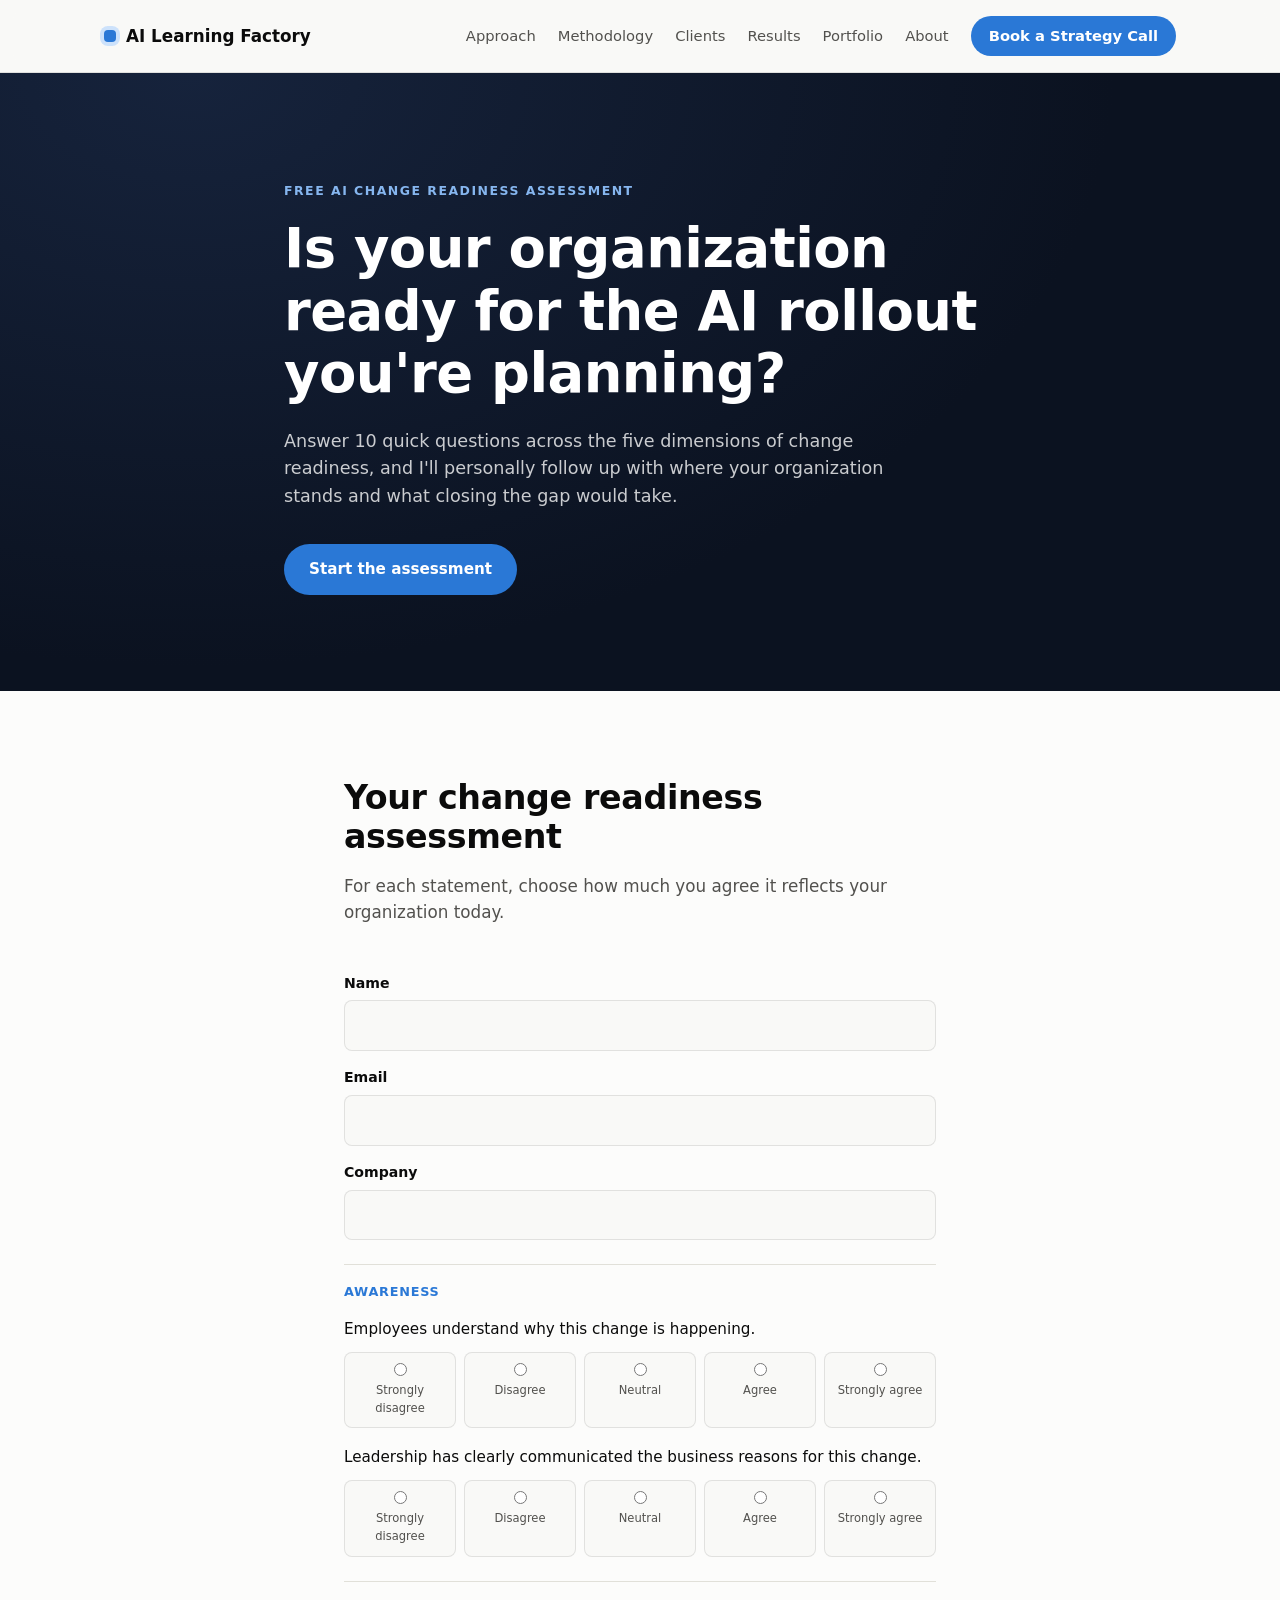
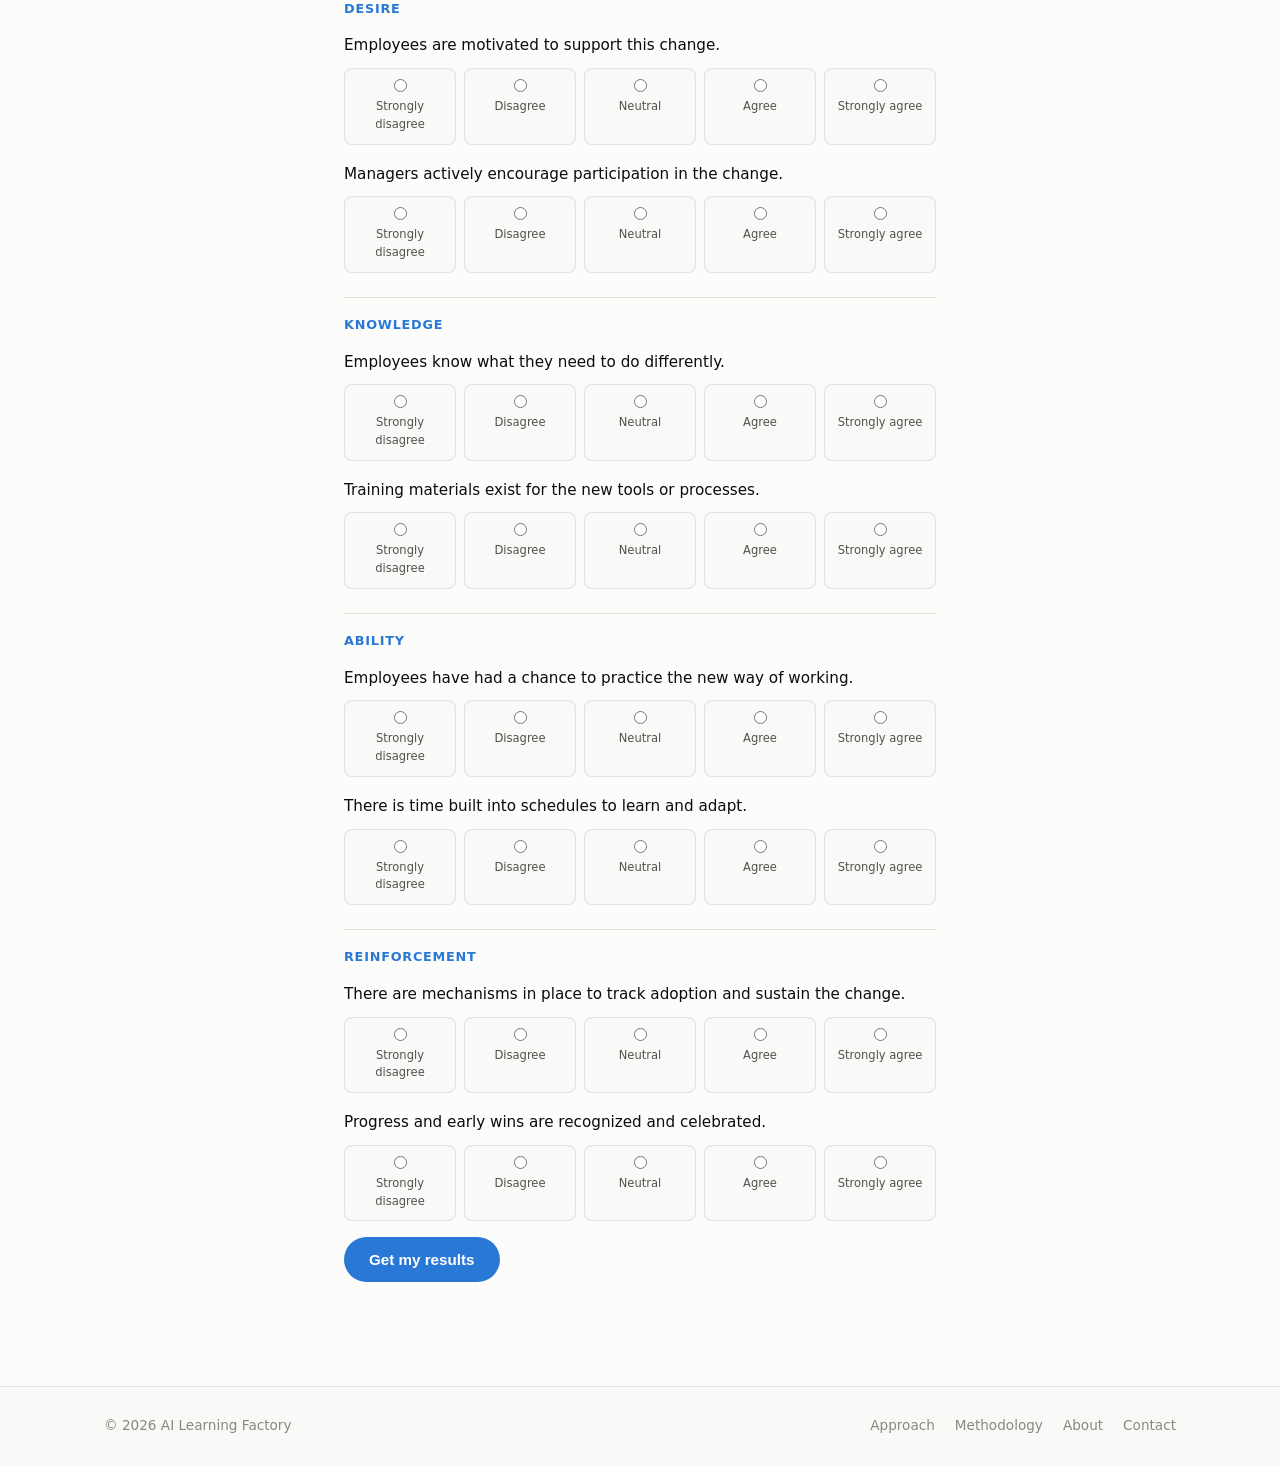
==== commit 1f9d9c70: "Switch to first-person voice; update clients to current roster; wire forms to mailto - Voice: "we/ou" ====
--- a/assessment.html
+++ b/assessment.html
@@ -40,9 +40,9 @@
       <p class="eyebrow">Free AI Change Readiness Assessment</p>
       <h1>Is your organization ready for the AI rollout you're planning?</h1>
       <p class="hero-sub">
-        Answer 10 quick questions across the five dimensions of change readiness. You'll get a
-        personalized video walkthrough of your results — delivered by an AI avatar agent — plus a
-        full PDF report, emailed to you in a few minutes.
+        Answer 10 quick questions across the five dimensions of change readiness, and I'll
+        personally follow up with where your organization stands and what closing the gap would
+        take.
       </p>
       <div class="hero-actions">
         <a class="btn btn-primary" href="#assessment-form">Start the assessment</a>
@@ -58,8 +58,8 @@
         For each statement, choose how much you agree it reflects your organization today.
       </p>
 
-      <!-- TODO: this form has no backend wired up yet — submitting won't send anything.
-           Once the assessment pipeline is hosted, point "action" at that endpoint. -->
+      <!-- No backend: submitting opens a prefilled email to drew.leonardi@gmail.com with the
+           answers below. Point "action" at a real assessment pipeline if one gets built later. -->
       <form class="contact-form reveal" id="assessment-form-el" action="#" method="POST">
         <div class="form-row">
           <label for="name">Name</label>
@@ -218,9 +218,33 @@
 <script>
   document.getElementById('assessment-form-el').addEventListener('submit', function (event) {
     event.preventDefault();
+    var form = event.target;
+    var name = form.name.value.trim();
+    var email = form.email.value.trim();
+    var company = form.company.value.trim();
+
+    var answers = [];
+    document.querySelectorAll('.question').forEach(function (q) {
+      var text = q.querySelector('.question-text').textContent.trim();
+      var checked = q.querySelector('input[type="radio"]:checked');
+      var answer = checked ? checked.nextElementSibling.textContent.trim() : '(no answer)';
+      answers.push(text + ' — ' + answer);
+    });
+
+    var subject = 'AI change readiness assessment' + (company ? ' — ' + company : '');
+    var bodyParts = ['Name: ' + name, 'Email: ' + email]
+      .concat(company ? ['Company: ' + company] : [])
+      .concat([''], answers);
+
+    var mailtoUrl = 'mailto:drew.leonardi@gmail.com' +
+      '?subject=' + encodeURIComponent(subject) +
+      '&body=' + encodeURIComponent(bodyParts.join('\n'));
+
+    window.location.href = mailtoUrl;
+
     var note = document.getElementById('assessment-form-note');
     note.style.color = 'var(--text-muted)';
-    note.textContent = 'This assessment isn\'t connected to a live backend yet — the form works, but submitting won\'t send anything until that\'s built.';
+    note.textContent = 'Opening your email client to send me your answers — I\'ll personally follow up with your readiness readout.';
   });
 </script>
 </body>
--- a/styles.css
+++ b/styles.css
@@ -338,7 +338,7 @@
 /* ---------- Clients ---------- */
 .client-card-grid {
   display: grid;
-  grid-template-columns: repeat(3, 1fr);
+  grid-template-columns: repeat(4, 1fr);
   gap: 20px;
 }
 .client-card {
@@ -355,8 +355,11 @@
   font-size: 1.1rem;
   font-weight: 700;
   color: var(--text-primary);
+  text-decoration: none;
   margin-bottom: 16px;
-}
+  transition: color 0.15s ease;
+}
+.client-logo-slot:hover { color: var(--accent); }
 .client-logo-slot img {
   max-height: 100%;
   max-width: 100%;
@@ -474,6 +477,55 @@
   background: var(--accent);
 }
 .kit-cta { margin-top: 32px; }
+
+/* ---------- Decision tree ---------- */
+.decision-tree {
+  display: flex;
+  flex-direction: column;
+  gap: 6px;
+  max-width: 640px;
+}
+.decision-step {
+  border: 1px solid var(--border);
+  border-radius: var(--radius-md);
+  background: var(--surface-1);
+  padding: 18px 22px;
+}
+.decision-step:not(:last-child)::after {
+  content: "\2193";
+  display: block;
+  text-align: center;
+  color: var(--text-muted);
+  font-size: 1.1rem;
+  margin-top: 10px;
+}
+.decision-q { font-weight: 600; margin-bottom: 12px; }
+.decision-branches {
+  display: flex;
+  flex-direction: column;
+  gap: 8px;
+}
+.decision-branch {
+  display: flex;
+  align-items: center;
+  gap: 10px;
+  font-size: 0.92rem;
+  color: var(--text-secondary);
+}
+.decision-branch.is-outcome { color: var(--text-primary); font-weight: 500; }
+.decision-tag {
+  flex-shrink: 0;
+  display: inline-flex;
+  align-items: center;
+  justify-content: center;
+  min-width: 34px;
+  padding: 2px 8px;
+  border-radius: 999px;
+  font-size: 0.75rem;
+  font-weight: 700;
+}
+.decision-tag-yes { background: var(--accent-wash); color: var(--accent); }
+.decision-tag-no { background: var(--gridline); color: var(--text-secondary); }
 
 /* ---------- Why ---------- */
 .why-grid {
@@ -717,7 +769,7 @@
 @media (max-width: 900px) {
   .stat-grid { grid-template-columns: 1fr; }
   .pillar-grid { grid-template-columns: 1fr; }
-  .client-card-grid { grid-template-columns: 1fr 1fr; }
+  .client-card-grid { grid-template-columns: 1fr 1fr; gap: 16px; }
   .kit-grid { grid-template-columns: 1fr 1fr; }
   .portfolio-grid { grid-template-columns: 1fr 1fr; }
   .why-grid, .about-grid { grid-template-columns: 1fr; gap: 32px; }
@@ -727,6 +779,7 @@
 @media (max-width: 560px) {
   .portfolio-grid { grid-template-columns: 1fr; }
   .kit-grid { grid-template-columns: 1fr; }
+  .client-card-grid { grid-template-columns: 1fr; }
   .case-study-stats { grid-template-columns: 1fr; }
   .case-study { padding: 28px 22px; }
   .likert { grid-template-columns: repeat(5, 1fr); font-size: 0.6rem; }
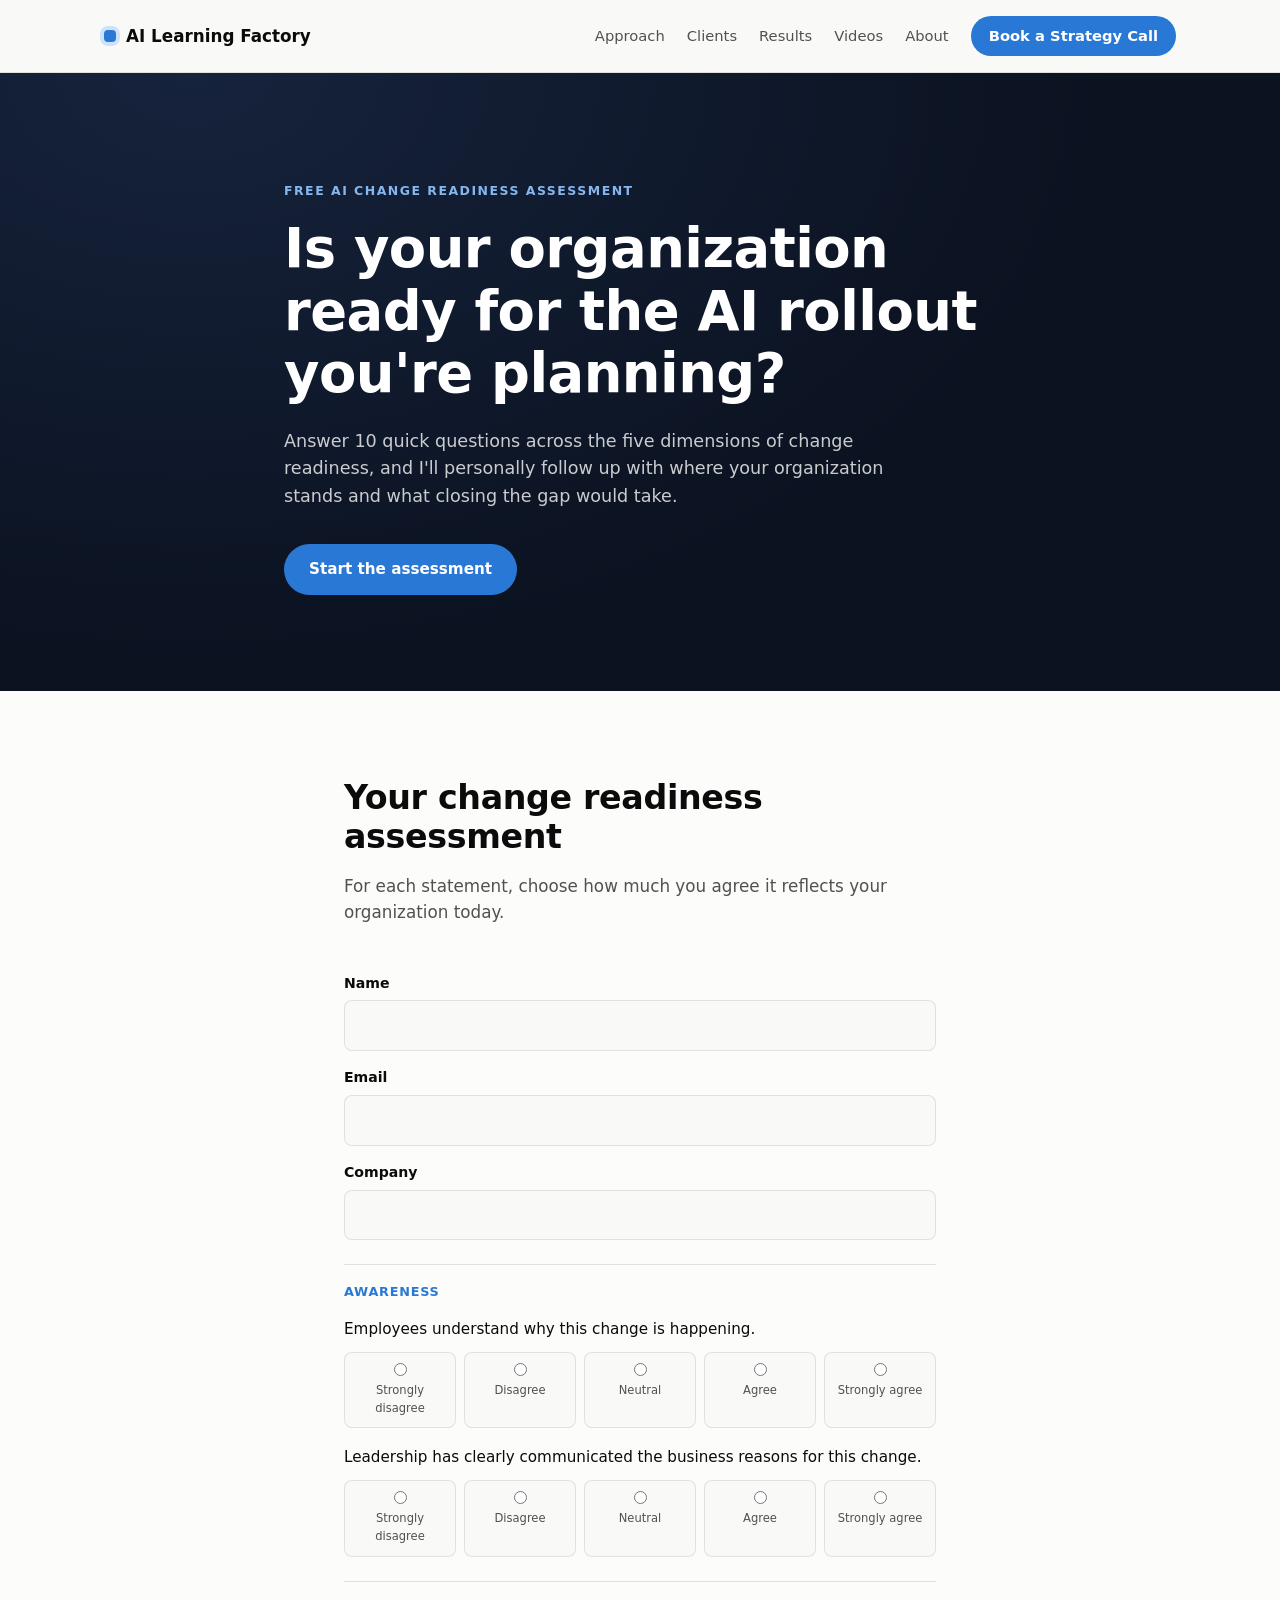
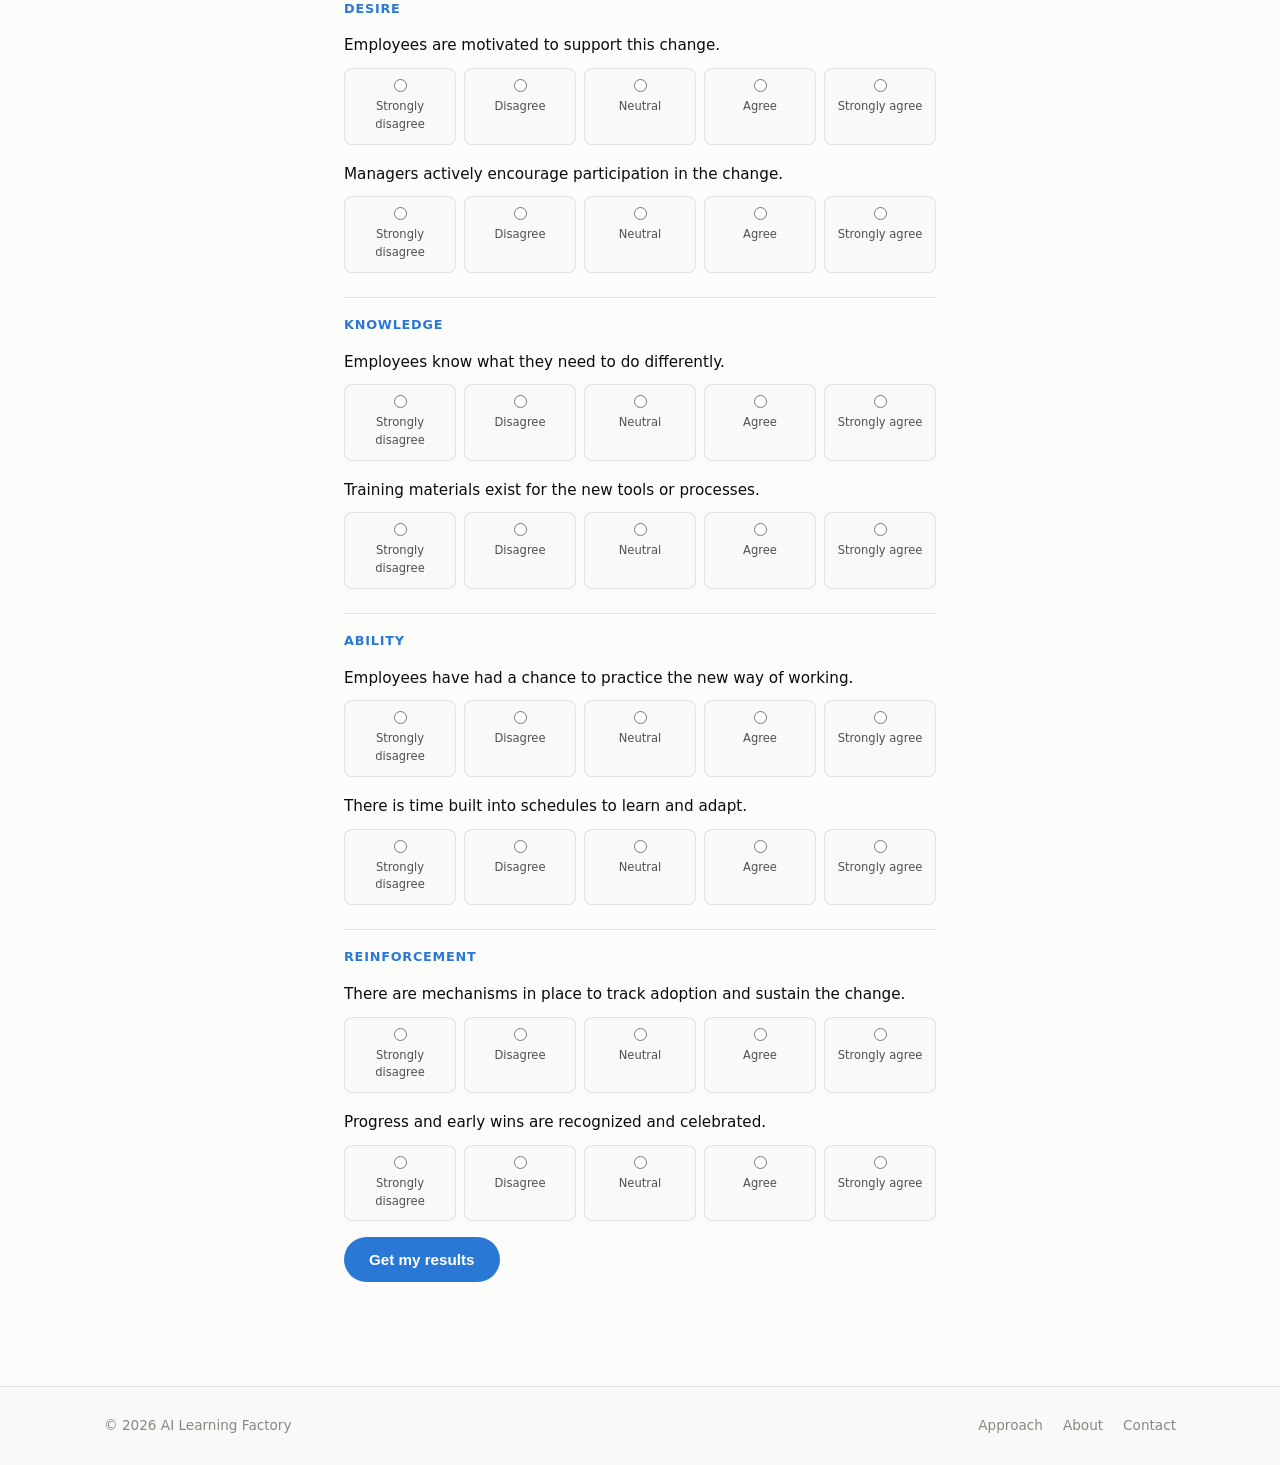
==== commit 58b949a1: "Simplify homepage around use-case discovery and Copilot expertise - New hero copy and proof point (4" ====
--- a/assessment.html
+++ b/assessment.html
@@ -19,10 +19,9 @@
     </a>
     <nav class="site-nav" id="site-nav">
       <a href="index.html#approach">Approach</a>
-      <a href="index.html#methodology">Methodology</a>
       <a href="index.html#clients">Clients</a>
       <a href="index.html#results">Results</a>
-      <a href="index.html#portfolio">Portfolio</a>
+      <a href="index.html#videos">Videos</a>
       <a href="index.html#about">About</a>
       <a href="index.html#contact" class="nav-cta">Book a Strategy Call</a>
     </nav>
@@ -207,7 +206,6 @@
     <span>&copy; <span id="year"></span> AI Learning Factory</span>
     <nav class="footer-nav">
       <a href="index.html#approach">Approach</a>
-      <a href="index.html#methodology">Methodology</a>
       <a href="index.html#about">About</a>
       <a href="index.html#contact">Contact</a>
     </nav>
--- a/styles.css
+++ b/styles.css
@@ -804,3 +804,166 @@
   .nav-toggle { display: flex; }
   .hero { padding: 88px 0 72px; }
 }
+
+/* ---------- Simplified homepage (Oct 2026) ---------- */
+.hero-split {
+  display: grid;
+  grid-template-columns: 1.1fr 1fr;
+  gap: 48px;
+  align-items: center;
+}
+.hero-photo {
+  width: 100%;
+  aspect-ratio: 4 / 3;
+  object-fit: cover;
+  border-radius: var(--radius-lg);
+  box-shadow: 0 20px 50px -20px rgba(0,0,0,0.6);
+}
+.stat-grid--two { grid-template-columns: repeat(2, 1fr); }
+
+.step-list { display: flex; flex-direction: column; gap: 40px; }
+.step {
+  display: grid;
+  grid-template-columns: 1fr 1.2fr;
+  gap: 40px;
+  align-items: center;
+}
+.step:nth-child(even) .step-photo { order: 2; }
+.step-photo {
+  width: 100%;
+  aspect-ratio: 3 / 2;
+  object-fit: cover;
+  border-radius: var(--radius-lg);
+  box-shadow: var(--shadow-card);
+}
+.step-body h3 { font-size: 1.4rem; margin-bottom: 12px; }
+.step-body p { font-size: 1rem; margin: 0; }
+
+/* Logos are dark marks, so keep a light plate behind them in dark mode too */
+.client-logo-slot {
+  height: 72px;
+  justify-content: center;
+  background: #ffffff;
+  border-radius: var(--radius-sm);
+  padding: 14px 18px;
+}
+.client-logo-slot img { max-height: 40px; }
+
+.video-card {
+  display: grid;
+  grid-template-columns: 1fr 1fr;
+  max-width: 820px;
+  text-decoration: none;
+  border: 1px solid var(--border);
+  border-radius: var(--radius-md);
+  overflow: hidden;
+  background: var(--surface-1);
+  box-shadow: var(--shadow-card);
+  transition: transform 0.15s ease;
+}
+.video-card:hover { transform: translateY(-3px); }
+.video-card .portfolio-body { display: flex; flex-direction: column; justify-content: center; padding: 28px; }
+.video-card h4 { font-size: 1.15rem; color: var(--accent); }
+
+@media (max-width: 900px) {
+  .hero-split, .step, .video-card, .stat-grid--two { grid-template-columns: 1fr; }
+  .step:nth-child(even) .step-photo { order: 0; }
+  .step { gap: 20px; }
+}
+
+/* ---------- Copilot expertise ---------- */
+.expertise-grid {
+  display: grid;
+  grid-template-columns: repeat(3, 1fr);
+  gap: 20px;
+}
+.expertise-card {
+  padding: 28px 26px;
+  border-radius: var(--radius-lg);
+  border: 1px solid var(--border);
+  background: var(--surface-1);
+  box-shadow: var(--shadow-card);
+}
+.expertise-card h3 { font-size: 1.15rem; color: var(--accent); margin-bottom: 10px; }
+.expertise-card p { font-size: 0.95rem; margin: 0 0 12px; }
+.tag-list { display: flex; flex-wrap: wrap; gap: 8px; }
+.tag-list li {
+  font-size: 0.8rem;
+  font-weight: 600;
+  padding: 5px 12px;
+  border-radius: 999px;
+  background: var(--accent-wash);
+  color: var(--accent);
+}
+.deploy-path {
+  margin-top: 28px;
+  padding: 32px;
+  border-radius: var(--radius-lg);
+  background: linear-gradient(135deg, var(--ink-800), var(--ink-700));
+}
+.deploy-path h3 { color: #fff; font-size: 1.25rem; }
+.deploy-path p { color: rgba(255,255,255,0.75); max-width: 640px; }
+.deploy-steps {
+  list-style: none;
+  margin: 24px 0 0;
+  padding: 0;
+  display: grid;
+  grid-template-columns: repeat(4, 1fr);
+  gap: 12px;
+  counter-reset: deploy;
+}
+.deploy-steps li {
+  counter-increment: deploy;
+  position: relative;
+  padding: 16px 18px;
+  border-radius: var(--radius-md);
+  background: rgba(255,255,255,0.07);
+  border: 1px solid rgba(255,255,255,0.12);
+  color: #fff;
+  font-weight: 600;
+  font-size: 0.95rem;
+}
+.deploy-steps li::before {
+  content: counter(deploy, decimal-leading-zero);
+  display: block;
+  font-size: 0.75rem;
+  color: #86b6ef;
+  margin-bottom: 4px;
+}
+.deploy-steps li:not(:last-child)::after {
+  content: "\2192";
+  position: absolute;
+  right: -11px;
+  top: 50%;
+  transform: translateY(-50%);
+  color: #86b6ef;
+  z-index: 1;
+}
+
+@media (max-width: 900px) {
+  .expertise-grid { grid-template-columns: 1fr; }
+  .deploy-steps { grid-template-columns: 1fr 1fr; }
+  .deploy-steps li::after { display: none; }
+}
+@media (max-width: 560px) {
+  .deploy-steps { grid-template-columns: 1fr; }
+  .deploy-path { padding: 24px 20px; }
+}
+
+/* Hero proof point + 2x2 expertise grid */
+.hero-proof {
+  display: flex;
+  align-items: center;
+  gap: 16px;
+  margin: -8px 0 30px;
+  padding: 14px 20px;
+  border-left: 3px solid var(--accent);
+  background: rgba(255,255,255,0.06);
+  border-radius: 0 var(--radius-sm) var(--radius-sm) 0;
+  max-width: 560px;
+}
+.hero-proof-num { font-size: 2.6rem; font-weight: 750; line-height: 1; color: #86b6ef; }
+.hero-proof-text { color: rgba(255,255,255,0.85); font-size: 1rem; line-height: 1.4; }
+.hero-proof-text strong { color: #fff; }
+.expertise-grid { grid-template-columns: repeat(2, 1fr); }
+@media (max-width: 900px) { .expertise-grid { grid-template-columns: 1fr; } }
